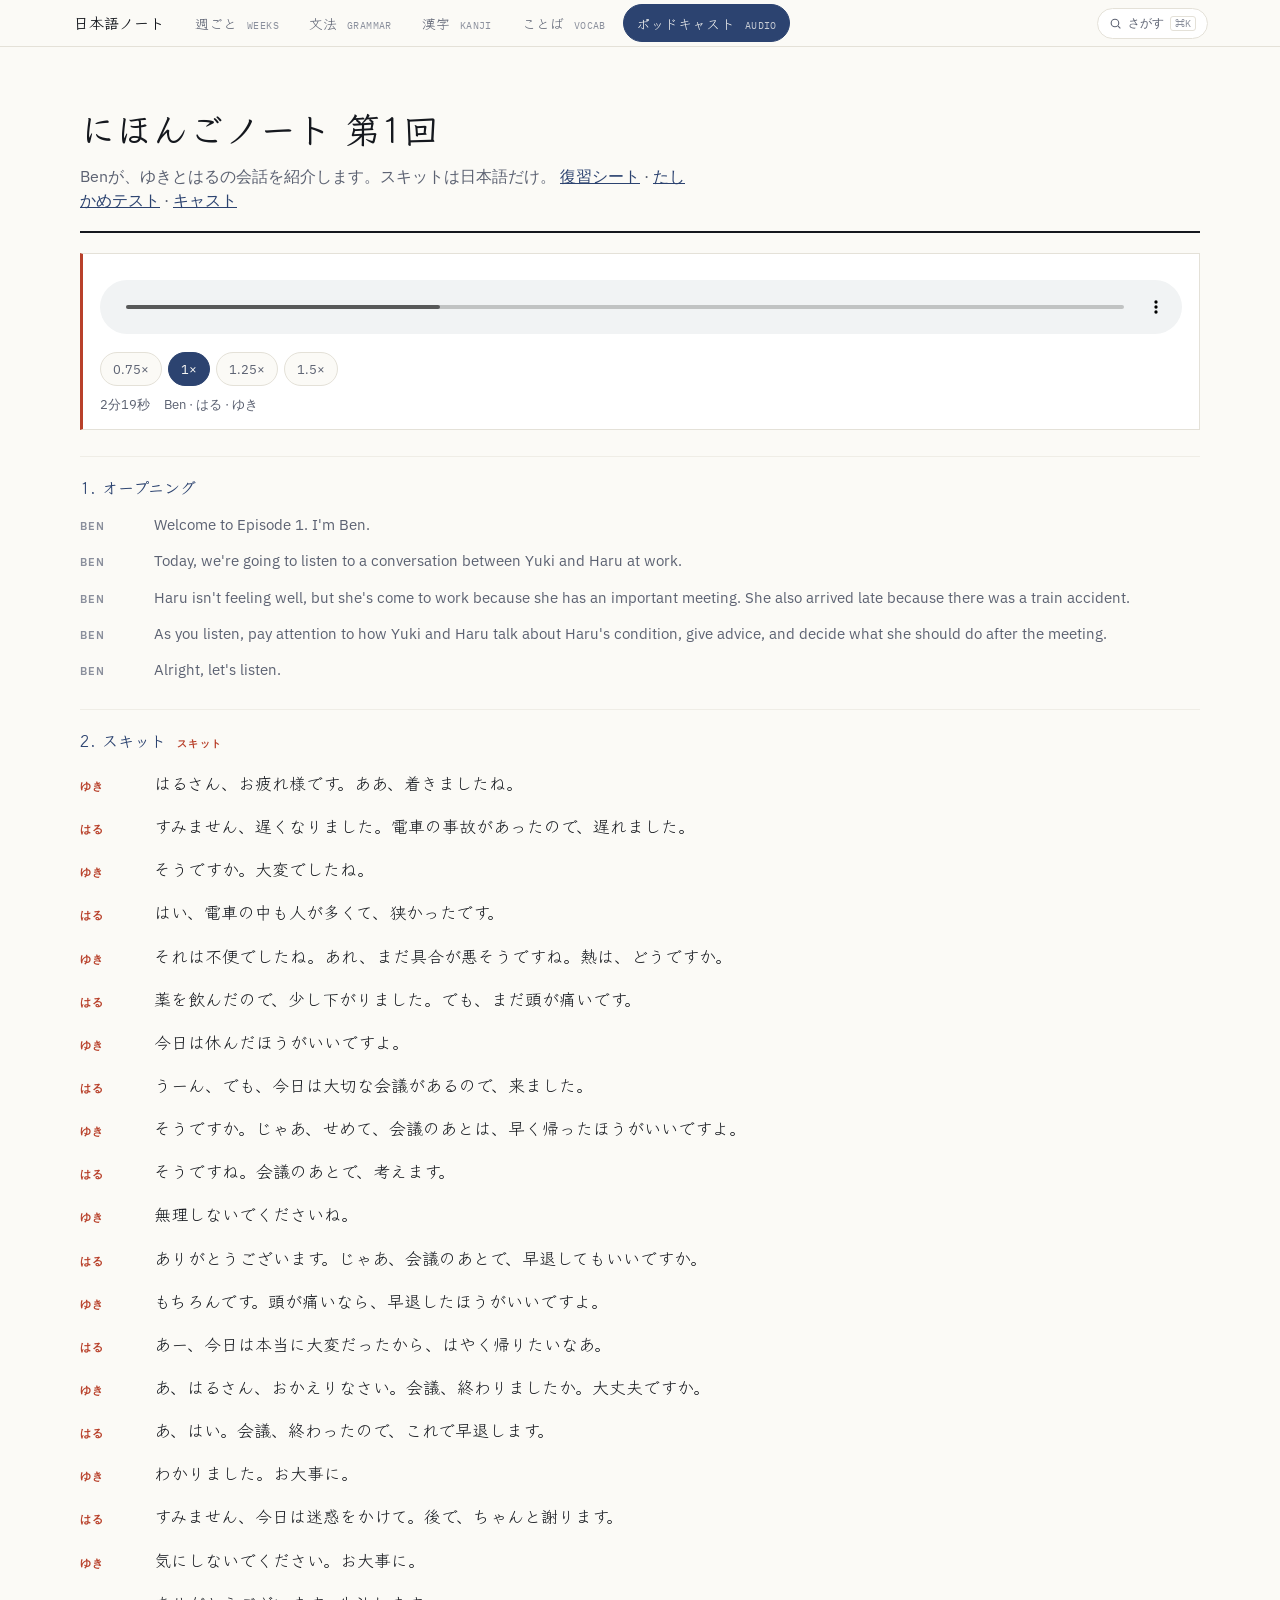
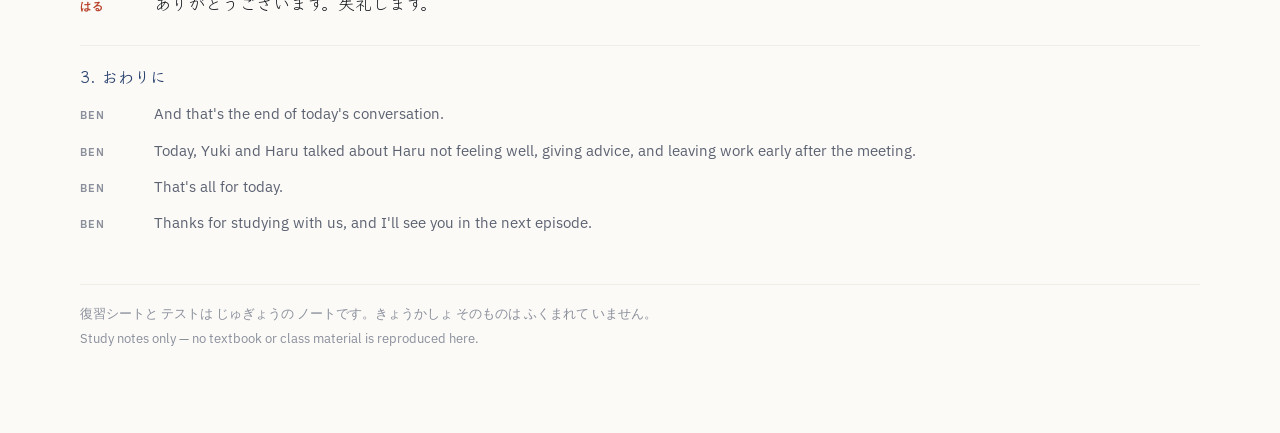
==== 2026-09-14/podcast.html @ 10f0f6f9 "Publish site output" ====
<!doctype html>
<html lang="ja">
<head>
<meta charset="utf-8">
<meta name="viewport" content="width=device-width, initial-scale=1">
<title>ポッドキャスト 第1回</title>
<meta name="description" content="にほんごノート 第1回 — ゆきとはるの会話。9月14日の文法を、聞いて練習する。">
<link rel="stylesheet" href="https://fonts.googleapis.com/css2?family=Klee+One:wght@400;600&family=IBM+Plex+Sans:wght@400;500;600&family=IBM+Plex+Mono:wght@400;500&display=swap">
<link rel="stylesheet" href="../assets/site.css">
<style>
.player{position:sticky;top:var(--nav-h);z-index:20;background:var(--surface);
  border:1px solid var(--line);border-left:3px solid var(--vermilion);padding:15px 17px;margin:20px 0 0}
.player audio{width:100%;margin-top:11px}
.player .meta{font-family:var(--en);font-size:12.5px;color:var(--muted);margin-top:8px;
  display:flex;gap:14px;flex-wrap:wrap}
.speeds{display:flex;gap:6px;margin-top:10px;flex-wrap:wrap}
.speeds button{font-family:var(--en);font-size:12.5px;padding:6px 12px;min-height:34px;cursor:pointer;
  border:1px solid var(--line);background:var(--paper);color:var(--muted);border-radius:999px}
.speeds button[aria-pressed="true"]{background:var(--indigo);border-color:var(--indigo);color:var(--paper)}
.speeds button:focus-visible{outline:2px solid var(--vermilion);outline-offset:2px}

.seg{margin:26px 0 0;padding-top:18px;border-top:1px solid var(--line-soft)}
.seg h2{font-family:var(--ja);font-size:16px;font-weight:600;margin:0 0 12px;color:var(--indigo)}
.seg.skit h2::after{content:" スキット";font-family:var(--en);font-size:10px;
  letter-spacing:.12em;text-transform:uppercase;color:var(--vermilion);margin-left:8px}
.l{display:grid;grid-template-columns:62px 1fr;gap:12px;margin:0 0 10px;align-items:baseline}
.l .who{font-family:var(--en);font-size:11px;font-weight:600;letter-spacing:.07em;
  text-transform:uppercase;color:var(--faint);padding-top:3px}
.l.ja .who{color:var(--vermilion)}
.l .t{line-height:1.75}
.l.ja .t{font-family:var(--ja);font-size:17px;line-height:1.95}
.l.host .t{font-size:15px;color:var(--muted)}
@media (max-width:640px){
  .l{grid-template-columns:1fr;gap:2px}
  .l .who{padding-top:0}
  .player{position:static}
}
</style>
</head>
<body>

<nav class="sitenav"><div class="sitenav-in">
  <a class="home" href="../">日本語ノート</a>
  <button class="hamburger" id="navToggle" aria-label="Menu" aria-expanded="false">
    <svg viewBox="0 0 24 24" fill="none" stroke="currentColor" stroke-width="2"><path d="M3 6h18M3 12h18M3 18h18"/></svg>
  </button>
  <div class="navlinks" id="navLinks">
    <button class="searchbtn searchbtn-menu" type="button">
      <svg viewBox="0 0 24 24" fill="none" stroke="currentColor" stroke-width="2"><circle cx="11" cy="11" r="7"/><path d="M21 21l-4.3-4.3"/></svg>
      <span class="lbl">さがす</span><kbd>⌘K</kbd>
    </button>
    <a class="nl" href="../">週ごと <small>WEEKS</small></a>
    <a class="nl" href="../grammar.html">文法 <small>GRAMMAR</small></a>
    <a class="nl" href="../kanji.html">漢字 <small>KANJI</small></a>
    <a class="nl" href="../vocab.html">ことば <small>VOCAB</small></a>
    <a class="nl" href="podcast.html" aria-current="page">ポッドキャスト <small>AUDIO</small></a>
  </div>
  <button class="searchbtn searchbtn-top" type="button">
    <svg viewBox="0 0 24 24" fill="none" stroke="currentColor" stroke-width="2"><circle cx="11" cy="11" r="7"/><path d="M21 21l-4.3-4.3"/></svg>
    <span class="lbl">さがす</span><kbd>⌘K</kbd>
  </button>
</div></nav>

<div class="wrap">
  <div class="page-head">
    <h1>にほんごノート 第1回</h1>
    <p class="sub">Benが、ゆきとはるの会話を紹介します。スキットは日本語だけ。
    <a href="review.html" style="color:var(--indigo)">復習シート</a> ·
    <a href="quiz.html" style="color:var(--indigo)">たしかめテスト</a> · <a href="../cast.html" style="color:var(--indigo)">キャスト</a></p>
    <div class="rule"></div>
  </div>

  <div class="player">
    <audio controls preload="metadata" src="../podcast/ep01-jp/episode1.mp3"></audio>
    <div class="speeds" id="speeds">
      <button data-r="0.75">0.75×</button>
      <button data-r="1" aria-pressed="true">1×</button>
      <button data-r="1.25">1.25×</button>
      <button data-r="1.5">1.5×</button>
    </div>
    <div class="meta"><span>2分19秒</span><span>Ben · はる · ゆき</span></div>
  </div>

<section class="seg">
<h2>1. オープニング</h2>
<p class="l host"><span class="who">Ben</span><span class="t">Welcome to Episode 1. I'm Ben.</span></p>
<p class="l host"><span class="who">Ben</span><span class="t">Today, we're going to listen to a conversation between Yuki and Haru at work.</span></p>
<p class="l host"><span class="who">Ben</span><span class="t">Haru isn't feeling well, but she's come to work because she has an important meeting. She also arrived late because there was a train accident.</span></p>
<p class="l host"><span class="who">Ben</span><span class="t">As you listen, pay attention to how Yuki and Haru talk about Haru's condition, give advice, and decide what she should do after the meeting.</span></p>
<p class="l host"><span class="who">Ben</span><span class="t">Alright, let's listen.</span></p>
</section>

<section class="seg skit">
<h2>2. スキット</h2>
<p class="l ja"><span class="who">ゆき</span><span class="t">はるさん、お疲れ様です。ああ、着きましたね。</span></p>
<p class="l ja"><span class="who">はる</span><span class="t">すみません、遅くなりました。電車の事故があったので、遅れました。</span></p>
<p class="l ja"><span class="who">ゆき</span><span class="t">そうですか。大変でしたね。</span></p>
<p class="l ja"><span class="who">はる</span><span class="t">はい、電車の中も人が多くて、狭かったです。</span></p>
<p class="l ja"><span class="who">ゆき</span><span class="t">それは不便でしたね。あれ、まだ具合が悪そうですね。熱は、どうですか。</span></p>
<p class="l ja"><span class="who">はる</span><span class="t">薬を飲んだので、少し下がりました。でも、まだ頭が痛いです。</span></p>
<p class="l ja"><span class="who">ゆき</span><span class="t">今日は休んだほうがいいですよ。</span></p>
<p class="l ja"><span class="who">はる</span><span class="t">うーん、でも、今日は大切な会議があるので、来ました。</span></p>
<p class="l ja"><span class="who">ゆき</span><span class="t">そうですか。じゃあ、せめて、会議のあとは、早く帰ったほうがいいですよ。</span></p>
<p class="l ja"><span class="who">はる</span><span class="t">そうですね。会議のあとで、考えます。</span></p>
<p class="l ja"><span class="who">ゆき</span><span class="t">無理しないでくださいね。</span></p>
<p class="l ja"><span class="who">はる</span><span class="t">ありがとうございます。じゃあ、会議のあとで、早退してもいいですか。</span></p>
<p class="l ja"><span class="who">ゆき</span><span class="t">もちろんです。頭が痛いなら、早退したほうがいいですよ。</span></p>
<p class="l ja"><span class="who">はる</span><span class="t">あー、今日は本当に大変だったから、はやく帰りたいなあ。</span></p>
<p class="l ja"><span class="who">ゆき</span><span class="t">あ、はるさん、おかえりなさい。会議、終わりましたか。大丈夫ですか。</span></p>
<p class="l ja"><span class="who">はる</span><span class="t">あ、はい。会議、終わったので、これで早退します。</span></p>
<p class="l ja"><span class="who">ゆき</span><span class="t">わかりました。お大事に。</span></p>
<p class="l ja"><span class="who">はる</span><span class="t">すみません、今日は迷惑をかけて。後で、ちゃんと謝ります。</span></p>
<p class="l ja"><span class="who">ゆき</span><span class="t">気にしないでください。お大事に。</span></p>
<p class="l ja"><span class="who">はる</span><span class="t">ありがとうございます。失礼します。</span></p>
</section>

<section class="seg">
<h2>3. おわりに</h2>
<p class="l host"><span class="who">Ben</span><span class="t">And that's the end of today's conversation.</span></p>
<p class="l host"><span class="who">Ben</span><span class="t">Today, Yuki and Haru talked about Haru not feeling well, giving advice, and leaving work early after the meeting.</span></p>
<p class="l host"><span class="who">Ben</span><span class="t">That's all for today.</span></p>
<p class="l host"><span class="who">Ben</span><span class="t">Thanks for studying with us, and I'll see you in the next episode.</span></p>
</section>

  <footer class="site">
    <p>復習シートと テストは じゅぎょうの ノートです。きょうかしょ そのものは ふくまれて いません。</p>
    <p>Study notes only — no textbook or class material is reproduced here.</p>
  </footer>
</div>

<script>
var a=document.querySelector("audio");
document.getElementById("speeds").addEventListener("click",function(e){
  var b=e.target.closest("button"); if(!b)return;
  a.playbackRate=parseFloat(b.dataset.r);
  [].forEach.call(this.children,function(x){x.setAttribute("aria-pressed",String(x===b));});
});
</script>
<script src="../assets/site.js"></script>
</body>
</html>
---- assets/site.css ----
/* 日本語ノート — shared tokens, site navigation and common components.
   Page-specific CSS stays inline in each page. */

:root{
  color-scheme:light dark;
  --paper:#FBFAF6; --surface:#FFFFFF; --ink:#15181E; --muted:#5C6272; --faint:#8A8F9C;
  --line:#E4E1D8; --line-soft:#EFEDE6;
  --indigo:#2C4370; --indigo-soft:#E8EDF7;
  --vermilion:#B8402A; --vermilion-soft:#FBEAE5;
  --good:#2C6B4F; --good-soft:#E6F2EB;
  --hl-y:#FFF08A; --hl-p:#FFCBDD; --hl-b:#BEDCF7;
  --ja:"Klee One","Hiragino Mincho ProN","Yu Mincho",serif;
  --en:"IBM Plex Sans","Helvetica Neue",Arial,sans-serif;
  --mono:"IBM Plex Mono","SF Mono",Menlo,monospace;
  --nav-h:46px;
  --wrap-w:940px;
}
@media (prefers-color-scheme:dark){
  :root:not([data-theme="light"]){
    --paper:#14161A; --surface:#1B1E24; --ink:#E9E7E1; --muted:#A0A6B4; --faint:#7A8090;
    --line:#2B2F38; --line-soft:#232730;
    --indigo:#93B3E8; --indigo-soft:#1C2635;
    --vermilion:#F0937B; --vermilion-soft:#2E1F1B;
    --good:#6FC79A; --good-soft:#17281F;
    --hl-y:rgba(255,224,90,.24); --hl-p:rgba(255,140,180,.24); --hl-b:rgba(130,190,255,.24);
  }
}
:root[data-theme="dark"]{
  --paper:#14161A; --surface:#1B1E24; --ink:#E9E7E1; --muted:#A0A6B4; --faint:#7A8090;
  --line:#2B2F38; --line-soft:#232730;
  --indigo:#93B3E8; --indigo-soft:#1C2635;
  --vermilion:#F0937B; --vermilion-soft:#2E1F1B;
  --good:#6FC79A; --good-soft:#17281F;
  --hl-y:rgba(255,224,90,.24); --hl-p:rgba(255,140,180,.24); --hl-b:rgba(130,190,255,.24);
}

/* Native cross-document view transitions — a page-to-page crossfade with
   zero JS, ignored outright by browsers that don't support it. */
@view-transition{navigation:auto}

*{box-sizing:border-box}
html{-webkit-text-size-adjust:100%}
body{margin:0;background:var(--paper);color:var(--ink);
     font-family:var(--en);font-size:16px;line-height:1.6;-webkit-font-smoothing:antialiased}
img{max-width:100%}
[hidden]{display:none!important}
.ja{font-family:var(--ja)}
.num{font-family:var(--mono);font-variant-numeric:tabular-nums}

/* ---------- site nav ---------- */
.sitenav{
  position:sticky;top:0;z-index:50;
  background:color-mix(in srgb,var(--paper) 92%,transparent);
  backdrop-filter:saturate(1.4) blur(10px);
  border-bottom:1px solid var(--line);
}
.sitenav-in{
  max-width:var(--wrap-w);margin:0 auto;min-height:var(--nav-h);
  display:flex;align-items:center;gap:4px;padding:0 12px;position:relative;
}
.sitenav .home{
  font-family:var(--ja);font-weight:600;font-size:15px;color:var(--ink);
  text-decoration:none;padding:6px 10px 6px 2px;margin-right:4px;white-space:nowrap;flex:none;
}
.sitenav .home:hover{color:var(--indigo)}
.navlinks{display:flex;align-items:center;gap:4px;flex:1;
  overflow-x:auto;scrollbar-width:none;-webkit-overflow-scrolling:touch;}
.navlinks::-webkit-scrollbar{display:none}
.sitenav a.nl{
  position:relative;font-family:var(--ja);font-size:14px;color:var(--muted);text-decoration:none;
  padding:7px 12px;border-radius:999px;white-space:nowrap;flex:none;
  border:1px solid transparent;transition:background .15s,color .15s,border-color .15s;
}
.sitenav a.nl small{font-family:var(--mono);font-size:10px;letter-spacing:.04em;margin-left:5px;color:var(--faint)}
.sitenav a.nl:hover{background:var(--indigo-soft);color:var(--ink)}
.sitenav a.nl[aria-current="page"]{background:var(--indigo);border-color:var(--indigo);color:var(--paper)}
.sitenav a.nl[aria-current="page"] small{color:color-mix(in srgb,var(--paper) 75%,transparent)}
.sitenav a:focus-visible{outline:2px solid var(--vermilion);outline-offset:2px}

.searchbtn{
  flex:none;display:flex;align-items:center;gap:6px;margin-left:auto;
  font-family:var(--mono);font-size:12px;color:var(--muted);
  border:1px solid var(--line);background:var(--surface);border-radius:999px;
  padding:6px 11px;cursor:pointer;transition:border-color .15s,color .15s;
}
.searchbtn:hover{border-color:var(--indigo);color:var(--ink)}
.searchbtn svg{width:13px;height:13px;flex:none}
.searchbtn kbd{font-family:var(--mono);font-size:10px;color:var(--faint);border:1px solid var(--line);
  border-radius:3px;padding:0 4px}

.searchbtn-menu{display:none}

.hamburger{
  display:none;flex:none;width:34px;height:34px;border:1px solid var(--line);background:var(--surface);
  border-radius:6px;cursor:pointer;align-items:center;justify-content:center;margin-left:6px;
}
.hamburger svg{width:16px;height:16px}

/* ---------- search modal ---------- */
.searchmodal{position:fixed;inset:0;z-index:100;background:color-mix(in srgb,var(--ink) 45%,transparent);
  display:flex;align-items:flex-start;justify-content:center;padding:12vh 16px 0}
.searchmodal-box{width:100%;max-width:560px;background:var(--surface);border:1px solid var(--line);
  box-shadow:0 20px 50px rgba(0,0,0,.2);max-height:70vh;display:flex;flex-direction:column}
.searchmodal-box input{
  font-family:var(--ja);font-size:17px;padding:16px 18px;border:0;border-bottom:1px solid var(--line);
  background:transparent;color:var(--ink);width:100%;outline:none;
}
.searchmodal-box input::placeholder{color:var(--faint)}
.searchresults{overflow-y:auto;padding:6px}
.searchresults a{display:flex;align-items:baseline;gap:10px;padding:10px 12px;text-decoration:none;
  color:var(--ink);border-radius:4px;transition:background .1s}
.searchresults a:hover,.searchresults a:focus-visible{background:var(--indigo-soft)}
.searchresults .r-label{font-family:var(--ja);font-size:15.5px}
.searchresults .r-sub{font-family:var(--en);font-size:12px;color:var(--muted);flex:1}
.searchresults .r-kind{font-family:var(--mono);font-size:9.5px;letter-spacing:.05em;text-transform:uppercase;
  color:var(--faint);border:1px solid var(--line);border-radius:3px;padding:1px 6px;flex:none}
.searchempty{padding:20px;text-align:center;color:var(--faint);font-size:13px;font-family:var(--en)}

/* ---------- page shell ---------- */
.wrap{max-width:var(--wrap-w);margin:0 auto;padding:0 20px 80px}
.page-head{padding:34px 0 0}
.page-head h1{font-family:var(--ja);font-size:30px;font-weight:600;margin:0;text-wrap:balance}
.page-head .sub{font-size:14.5px;color:var(--muted);margin:7px 0 0;max-width:62ch}
.page-head .rule{height:2px;background:var(--ink);margin:18px 0 0}

/* ---------- layout with a sticky rail (desktop only) ---------- */
.layout{display:grid;grid-template-columns:1fr;gap:0;max-width:var(--wrap-w);margin:0 auto}
.layout-main{min-width:0}
.rail{display:none}

/* ---------- filter bar ---------- */
.filters{display:flex;flex-wrap:wrap;gap:8px;align-items:center;margin:18px 0 0}
.filters input[type="search"]{
  font-family:var(--ja);font-size:15px;padding:9px 13px;min-width:0;flex:1 1 210px;
  border:1px solid var(--line);background:var(--surface);color:var(--ink);border-radius:0;
  transition:border-color .15s;
}
.filters input[type="search"]::placeholder{color:var(--faint)}
.filters input[type="search"]:focus-visible{outline:2px solid var(--indigo);outline-offset:-1px}
.chipset{display:flex;flex-wrap:wrap;gap:6px}
.chipset button{
  font-family:var(--mono);font-size:12.5px;padding:7px 13px;cursor:pointer;
  border:1px solid var(--line);background:var(--surface);color:var(--muted);border-radius:999px;
  transition:background .12s,color .12s,border-color .12s;min-height:36px;
}
.chipset button[aria-pressed="true"]{background:var(--indigo);border-color:var(--indigo);color:var(--paper)}
.chipset button:focus-visible{outline:2px solid var(--vermilion);outline-offset:2px}
.tally{font-family:var(--mono);font-size:12px;color:var(--faint);margin:10px 0 0}
.noresult{padding:26px 0;color:var(--faint);font-family:var(--ja);font-size:15px;text-align:center}

/* ---------- day badge ---------- */
.day{
  font-family:var(--mono);font-size:10px;font-weight:500;letter-spacing:.03em;
  padding:2px 7px;border-radius:3px;white-space:nowrap;
  border:1px solid color-mix(in srgb,var(--indigo) 40%,var(--line));color:var(--indigo);
}
.day.d14{border-color:color-mix(in srgb,var(--vermilion) 45%,var(--line));color:var(--vermilion)}

/* ---------- shared table ---------- */
.tw{overflow-x:auto;margin:14px 0 0;border:1px solid var(--line);background:var(--surface);
    -webkit-overflow-scrolling:touch}
.tw table{border-collapse:collapse;width:100%;min-width:460px;font-size:14.5px}
.tw th,.tw td{text-align:left;padding:10px 14px;border-bottom:1px solid var(--line-soft);vertical-align:top}
.tw thead th{font-family:var(--mono);font-size:10.5px;font-weight:600;letter-spacing:.11em;text-transform:uppercase;
             color:var(--faint);background:color-mix(in srgb,var(--ink) 4%,var(--surface));
             border-bottom:1px solid var(--line);position:sticky;top:0}
.tw tbody tr:last-child td{border-bottom:0}
.tw td.j{font-family:var(--ja);font-size:16px;line-height:1.8}
.gloss{font-family:var(--en);font-size:13px;color:var(--muted);line-height:1.5;margin-top:2px}

/* ---------- furigana ---------- */
rt{font-family:var(--ja);font-size:.5em;color:var(--muted);font-weight:400}
body.fg-off rt{display:none}
body.en-off .gloss{display:none}

footer.site{margin:48px 0 0;padding-top:18px;border-top:1px solid var(--line-soft);
            font-size:12.5px;color:var(--faint)}
footer.site p{margin:0 0 5px}
footer.site a{color:var(--muted)}

/* ---------- desktop: more room to breathe ---------- */
@media (min-width:1000px){
  :root{--wrap-w:1160px}
  body{font-size:16.5px}
  .page-head{padding-top:52px}
  .page-head h1{font-size:36px}
  .page-head .sub{font-size:15.5px}
  .layout{grid-template-columns:1fr 220px;gap:40px;align-items:start}
  .layout.has-rail .rail{
    display:block;position:sticky;top:calc(var(--nav-h) + 24px);padding-top:52px;
  }
  .rail-title{font-family:var(--mono);font-size:10.5px;letter-spacing:.1em;text-transform:uppercase;
    color:var(--faint);margin:0 0 10px}
  .rail a{display:block;font-family:var(--ja);font-size:14px;color:var(--muted);text-decoration:none;
    padding:7px 0;border-bottom:1px solid var(--line-soft);transition:color .15s}
  .rail a:hover{color:var(--indigo)}
  .rail a:focus-visible{outline:2px solid var(--vermilion);outline-offset:2px}
}

/* ---------- phone ---------- */
@media (max-width:640px){
  body{font-size:16.5px}
  .wrap{padding:0 15px 64px}
  .page-head{padding-top:24px}
  .page-head h1{font-size:24px}
  .sitenav-in{padding:0 10px;gap:3px}
  .sitenav .home{font-size:14px}
  .filters input[type="search"]{flex:1 1 100%;font-size:16px} /* 16px stops iOS zoom-on-focus */
  .chipset button{flex:1 1 auto;min-width:68px}
  .tw table{min-width:0}
  .tw th,.tw td{padding:9px 11px}

  .hamburger{display:flex;margin-left:auto}
  .navlinks{
    display:none;position:absolute;top:100%;left:0;right:0;
    flex-direction:column;align-items:stretch;overflow:visible;
    background:var(--surface);border-bottom:1px solid var(--line);
    box-shadow:0 12px 24px rgba(0,0,0,.08);padding:6px;gap:2px;
  }
  .navlinks.open{display:flex}
  .sitenav a.nl{padding:11px 12px;border-radius:6px}
  .sitenav a.nl[aria-current="page"]{background:var(--indigo-soft);color:var(--indigo)}
  .sitenav a.nl[aria-current="page"] small{color:var(--indigo)}

  /* search folds into the hamburger menu as its first row; the standalone
     top-bar icon (which would sit right next to the hamburger) goes away */
  .searchbtn-top{display:none}
  .searchbtn-menu{
    display:flex;width:100%;margin:0 0 4px;padding:11px 12px;border:0;border-radius:6px;
    background:transparent;justify-content:flex-start;
  }
  .searchbtn-menu:hover{background:var(--indigo-soft);color:var(--ink)}
  .searchbtn-menu kbd{margin-left:auto}
}
@media (prefers-reduced-motion:reduce){*{transition:none!important;animation:none!important}}
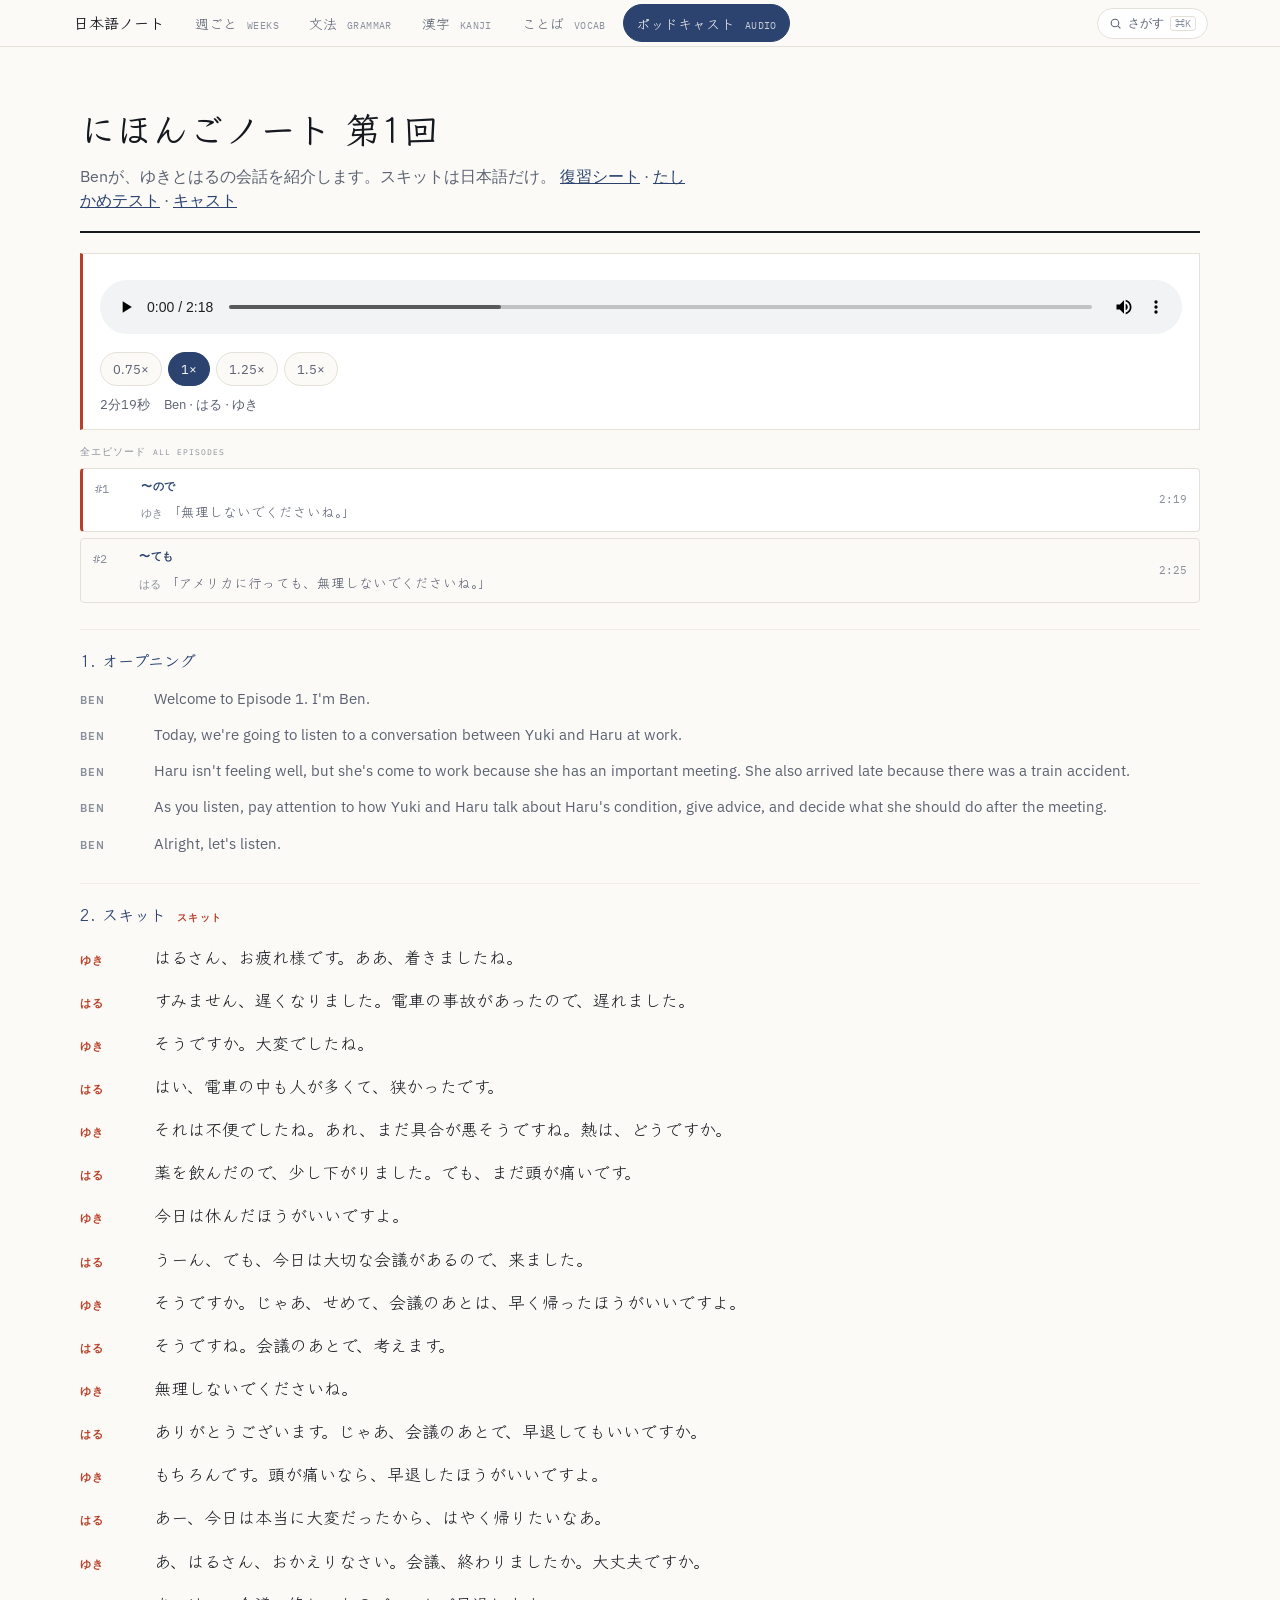
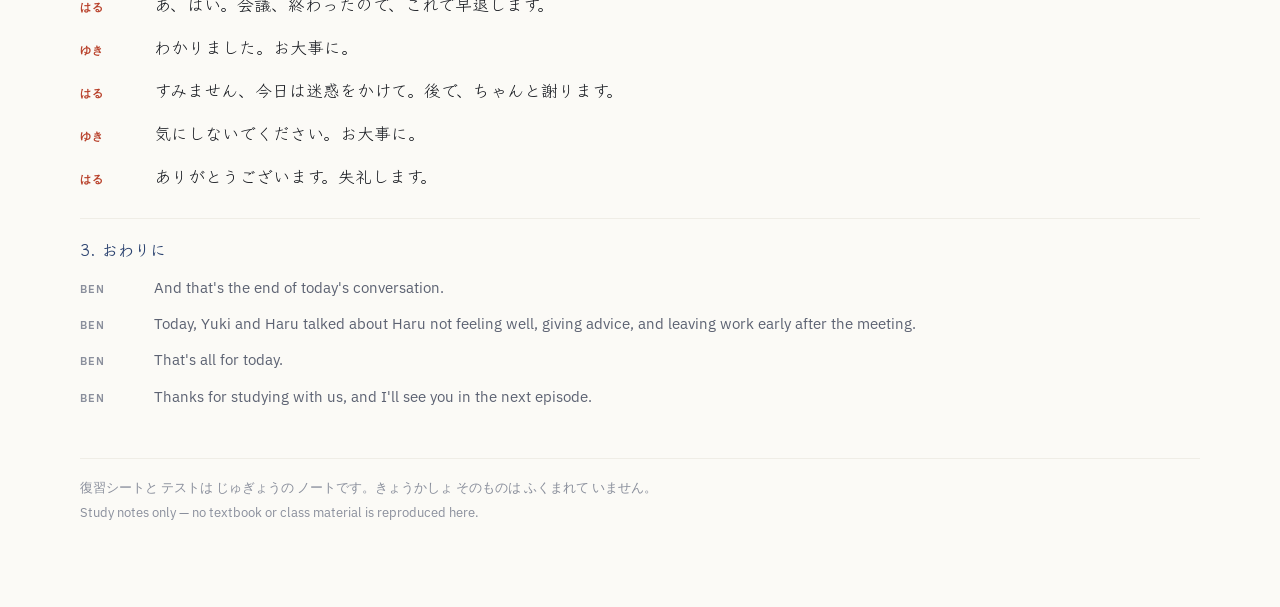
==== commit fc25585a: "Add cross-episode switcher to podcast pages" ====
--- a/2026-09-14/podcast.html
+++ b/2026-09-14/podcast.html
@@ -34,6 +34,24 @@
   .l{grid-template-columns:1fr;gap:2px}
   .l .who{padding-top:0}
   .player{position:static}
+}
+
+.episodes{margin:14px 0 0;display:flex;flex-direction:column;gap:6px}
+.episodes .label{font-family:var(--mono);font-size:10px;letter-spacing:.1em;text-transform:uppercase;
+  color:var(--faint);margin:0 0 2px}
+.episodes .ep{display:grid;grid-template-columns:34px 1fr auto;gap:3px 12px;align-items:start;
+  padding:9px 12px;border:1px solid var(--line);border-radius:4px;text-decoration:none;color:inherit}
+.episodes a.ep:hover{border-color:var(--indigo);background:var(--indigo-soft)}
+.episodes .ep.current{border-left:3px solid var(--vermilion);background:var(--surface)}
+.episodes .ep .num{font-family:var(--mono);font-size:12px;color:var(--faint);padding-top:1px}
+.episodes .ep .title{font-family:var(--en);font-size:11px;font-weight:600;letter-spacing:.06em;
+  text-transform:uppercase;color:var(--indigo);grid-column:2/3}
+.episodes .ep .syn{font-family:var(--ja);font-size:13.5px;color:var(--muted);grid-column:2/3;line-height:1.6}
+.episodes .ep .syn .who{font-family:var(--en);font-size:10.5px;color:var(--faint);margin-right:4px}
+.episodes .ep .dur{font-family:var(--mono);font-size:11px;color:var(--faint);grid-column:3/4;grid-row:1/3;
+  align-self:center;white-space:nowrap}
+@media (max-width:640px){
+  .episodes .ep{grid-template-columns:28px 1fr auto}
 }
 </style>
 </head>
@@ -80,6 +98,22 @@
     </div>
     <div class="meta"><span>2分19秒</span><span>Ben · はる · ゆき</span></div>
   </div>
+
+  <nav class="episodes" aria-label="全エピソード">
+    <p class="label">全エピソード <small>ALL EPISODES</small></p>
+    <span class="ep current" aria-current="page">
+      <span class="num">#1</span>
+      <span class="title">〜ので</span>
+      <span class="syn"><span class="who">ゆき</span>「無理しないでくださいね。」</span>
+      <span class="dur">2:19</span>
+    </span>
+    <a class="ep" href="../2026-09-16/podcast.html">
+      <span class="num">#2</span>
+      <span class="title">〜ても</span>
+      <span class="syn"><span class="who">はる</span>「アメリカに行っても、無理しないでくださいね。」</span>
+      <span class="dur">2:25</span>
+    </a>
+  </nav>
 
 <section class="seg">
 <h2>1. オープニング</h2>
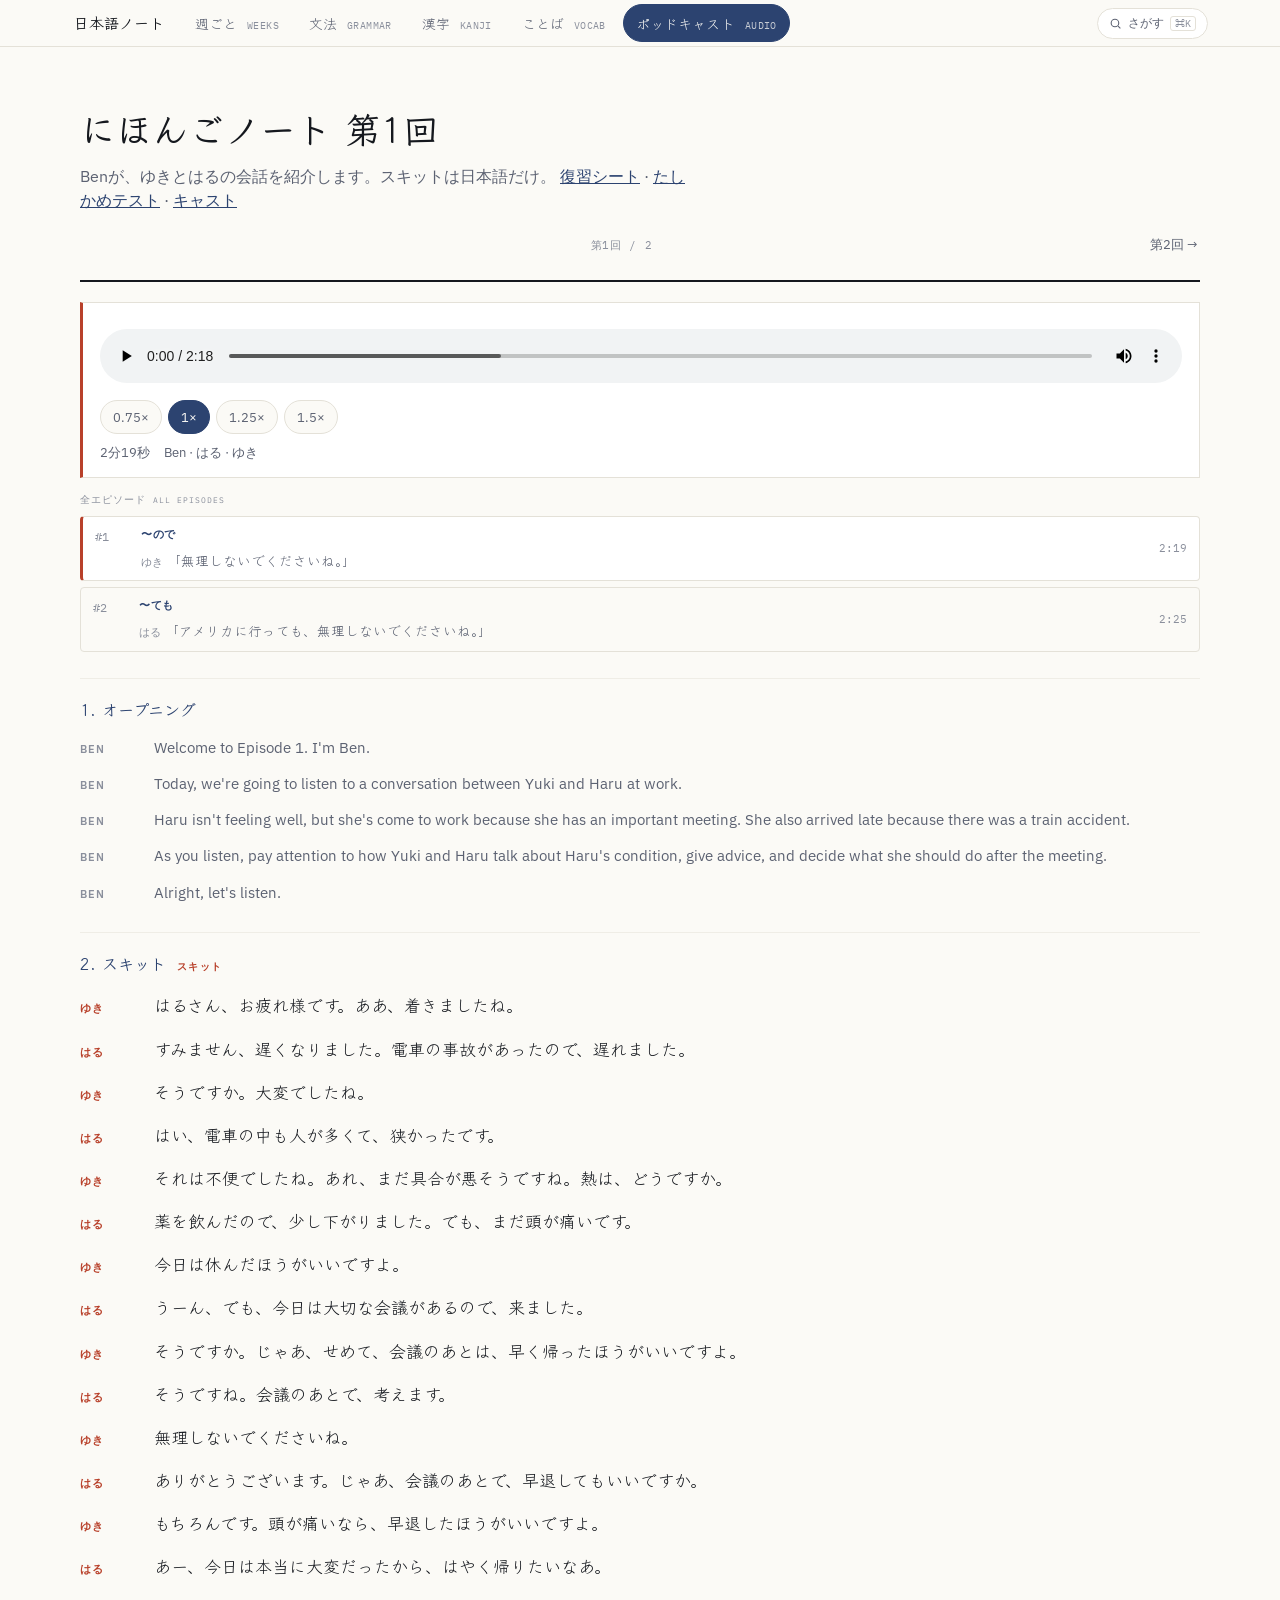
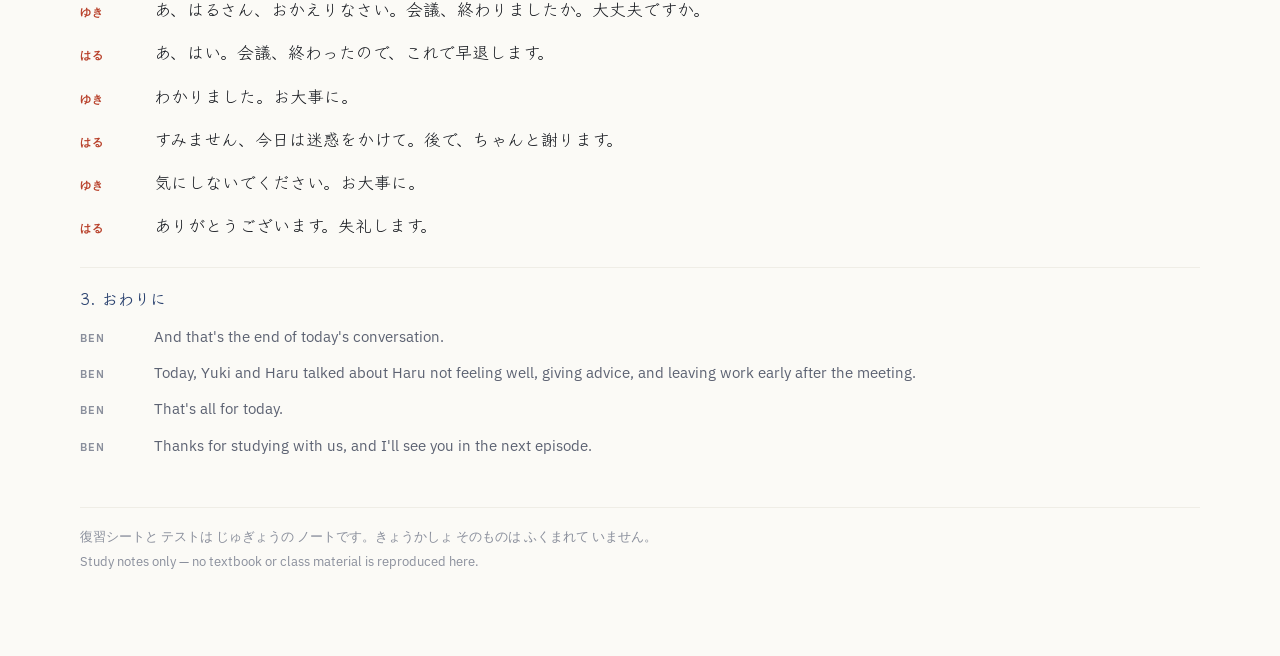
==== commit 33ea6622: "Add fast Prev/Next episode navigation" ====
--- a/2026-09-14/podcast.html
+++ b/2026-09-14/podcast.html
@@ -53,6 +53,13 @@
 @media (max-width:640px){
   .episodes .ep{grid-template-columns:28px 1fr auto}
 }
+
+.epnav{display:flex;justify-content:space-between;align-items:center;gap:10px;margin:16px 0 0}
+.epnav a,.epnav .side{font-family:var(--en);font-size:13px;color:var(--muted);text-decoration:none;
+  display:flex;align-items:center;gap:5px;padding:6px 2px}
+.epnav a:hover{color:var(--indigo)}
+.epnav .side.empty{visibility:hidden}
+.epnav .center{font-family:var(--mono);font-size:10.5px;color:var(--faint);letter-spacing:.06em}
 </style>
 </head>
 <body>
@@ -85,6 +92,11 @@
     <p class="sub">Benが、ゆきとはるの会話を紹介します。スキットは日本語だけ。
     <a href="review.html" style="color:var(--indigo)">復習シート</a> ·
     <a href="quiz.html" style="color:var(--indigo)">たしかめテスト</a> · <a href="../cast.html" style="color:var(--indigo)">キャスト</a></p>
+    <nav class="epnav" aria-label="Episode navigation">
+      <span class="side empty">←</span>
+      <span class="center">第1回 / 2</span>
+      <a class="side" href="../2026-09-16/podcast.html">第2回 →</a>
+    </nav>
     <div class="rule"></div>
   </div>
 
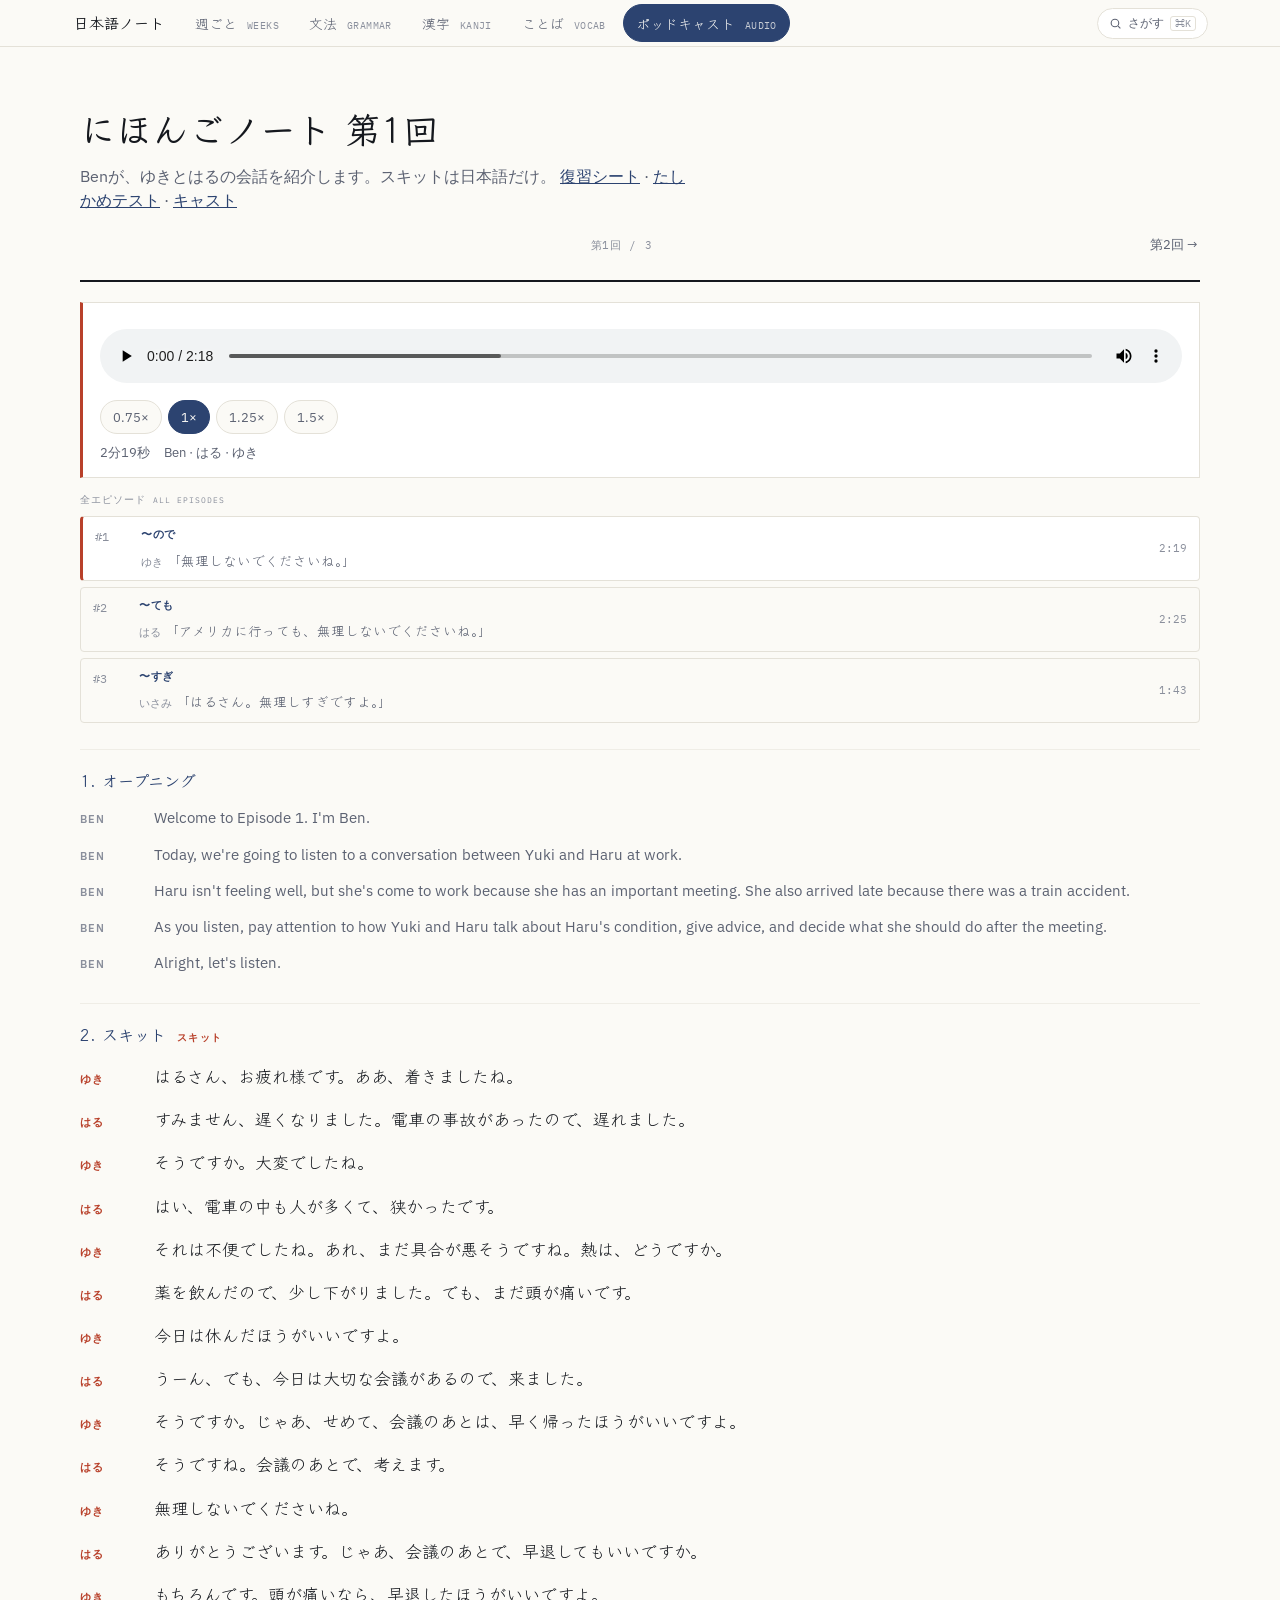
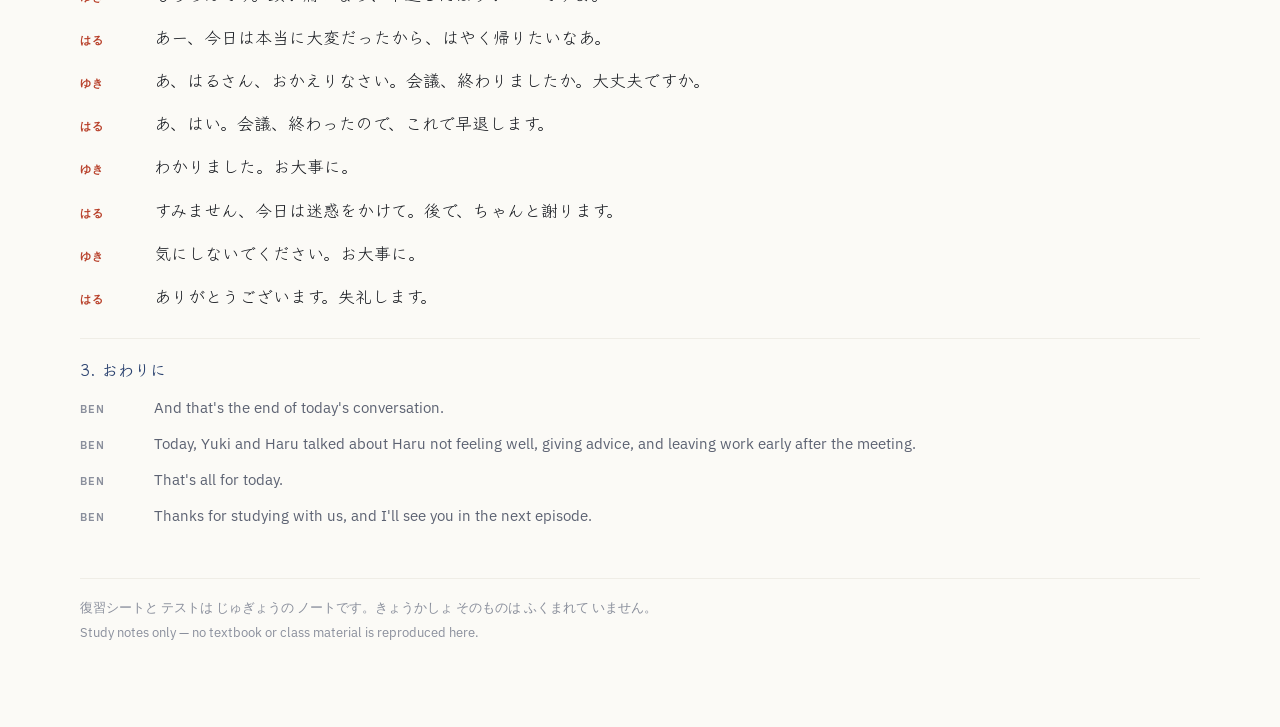
==== commit 161f3678: "Add Episode 3 (〜すぎ): Isami's first day" ====
--- a/2026-09-14/podcast.html
+++ b/2026-09-14/podcast.html
@@ -94,7 +94,7 @@
     <a href="quiz.html" style="color:var(--indigo)">たしかめテスト</a> · <a href="../cast.html" style="color:var(--indigo)">キャスト</a></p>
     <nav class="epnav" aria-label="Episode navigation">
       <span class="side empty">←</span>
-      <span class="center">第1回 / 2</span>
+      <span class="center">第1回 / 3</span>
       <a class="side" href="../2026-09-16/podcast.html">第2回 →</a>
     </nav>
     <div class="rule"></div>
@@ -124,6 +124,12 @@
       <span class="title">〜ても</span>
       <span class="syn"><span class="who">はる</span>「アメリカに行っても、無理しないでくださいね。」</span>
       <span class="dur">2:25</span>
+    </a>
+    <a class="ep" href="../2026-09-18/podcast.html">
+      <span class="num">#3</span>
+      <span class="title">〜すぎ</span>
+      <span class="syn"><span class="who">いさみ</span>「はるさん。無理しすぎですよ。」</span>
+      <span class="dur">1:43</span>
     </a>
   </nav>
 
